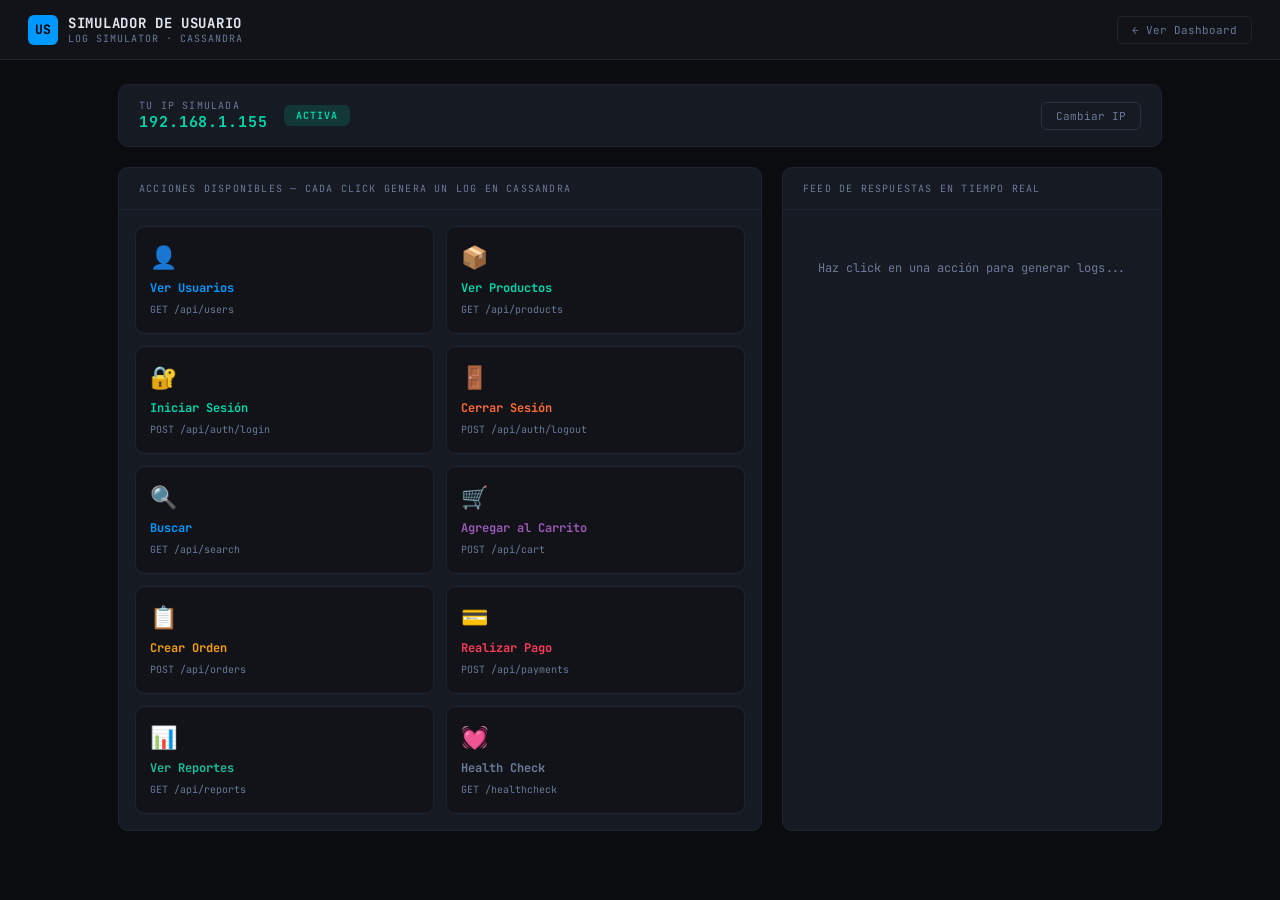
==== static/usuario.html @ d92beb20 "update v1.3" ====
<!DOCTYPE html>
<html lang="es">
<head>
  <meta charset="UTF-8" />
  <meta name="viewport" content="width=device-width, initial-scale=1.0" />
  <title>Log Simulator — Simulador de Usuario</title>
  <link rel="preconnect" href="https://fonts.googleapis.com" />
  <link href="https://fonts.googleapis.com/css2?family=JetBrains+Mono:wght@300;400;500;700&display=swap" rel="stylesheet" />
  <style>
    *, *::before, *::after { box-sizing: border-box; margin: 0; padding: 0; }

    :root {
      --bg:      #0a0c0f;
      --surface: #111318;
      --card:    #161a22;
      --border:  #1e2430;
      --border2: #2a3244;
      --accent:  #00d4aa;
      --accent2: #0099ff;
      --warn:    #ff6b35;
      --danger:  #ff3b5c;
      --success: #00d4aa;
      --text:    #e2e8f0;
      --muted:   #6b7a99;
      --mono:    'JetBrains Mono', monospace;
    }

    body {
      background: var(--bg);
      color: var(--text);
      font-family: var(--mono);
      font-size: 13px;
      min-height: 100vh;
    }

    header {
      display: flex;
      align-items: center;
      justify-content: space-between;
      padding: 14px 28px;
      border-bottom: 1px solid var(--border);
      background: var(--surface);
    }

    .logo { display: flex; align-items: center; gap: 10px; }
    .logo-icon {
      width: 30px; height: 30px;
      background: var(--accent2);
      border-radius: 6px;
      display: flex; align-items: center; justify-content: center;
      font-size: 13px; font-weight: 700; color: #000;
    }
    .logo-text { font-size: 14px; font-weight: 700; letter-spacing: 0.05em; }
    .logo-sub  { font-size: 10px; color: var(--muted); letter-spacing: 0.1em; text-transform: uppercase; }

    .nav-link {
      font-size: 11px; color: var(--muted);
      text-decoration: none; padding: 6px 14px;
      border: 1px solid var(--border); border-radius: 6px;
      transition: all 0.2s;
    }
    .nav-link:hover { color: var(--text); border-color: var(--border2); }

    main {
      max-width: 1100px;
      margin: 0 auto;
      padding: 24px 28px;
      display: grid;
      grid-template-columns: 1fr 380px;
      gap: 20px;
    }

    /* ── IP y estado ── */
    .ip-bar {
      grid-column: 1 / -1;
      background: var(--card);
      border: 1px solid var(--border);
      border-radius: 10px;
      padding: 14px 20px;
      display: flex;
      align-items: center;
      gap: 16px;
    }

    .ip-label { font-size: 10px; color: var(--muted); text-transform: uppercase; letter-spacing: 0.12em; }

    .ip-display {
      font-size: 15px; font-weight: 700;
      color: var(--accent);
      letter-spacing: 0.06em;
    }

    .ip-display.bloqueada { color: var(--danger); }

    .status-badge {
      padding: 4px 12px;
      border-radius: 6px;
      font-size: 10px;
      font-weight: 700;
      letter-spacing: 0.1em;
      text-transform: uppercase;
    }
    .status-activa   { background: rgba(0,212,170,0.15); color: var(--accent); }
    .status-bloqueada { background: rgba(255,59,92,0.15); color: var(--danger); }

    .ip-actions { margin-left: auto; display: flex; gap: 10px; }

    .btn-cambiar-ip {
      padding: 6px 14px;
      background: transparent;
      border: 1px solid var(--border2);
      border-radius: 6px;
      color: var(--muted);
      font-family: var(--mono);
      font-size: 11px;
      cursor: pointer;
      transition: all 0.2s;
    }
    .btn-cambiar-ip:hover { color: var(--text); border-color: var(--accent2); }

    /* ── Panel de acciones ── */
    .acciones-panel {
      background: var(--card);
      border: 1px solid var(--border);
      border-radius: 10px;
      overflow: hidden;
    }

    .panel-header {
      padding: 14px 20px;
      border-bottom: 1px solid var(--border);
      font-size: 10px;
      color: var(--muted);
      text-transform: uppercase;
      letter-spacing: 0.12em;
    }

    .acciones-grid {
      display: grid;
      grid-template-columns: 1fr 1fr;
      gap: 12px;
      padding: 16px;
    }

    .accion-btn {
      background: var(--surface);
      border: 1px solid var(--border);
      border-radius: 10px;
      padding: 16px 14px;
      cursor: pointer;
      transition: all 0.18s;
      text-align: left;
      font-family: var(--mono);
      color: var(--text);
      position: relative;
      overflow: hidden;
    }

    .accion-btn:hover:not(:disabled) {
      border-color: var(--btn-color, var(--accent));
      background: rgba(0,0,0,0.3);
      transform: translateY(-1px);
    }

    .accion-btn:active:not(:disabled) { transform: translateY(0); }

    .accion-btn:disabled {
      opacity: 0.4;
      cursor: not-allowed;
    }

    .accion-icon {
      font-size: 22px;
      margin-bottom: 8px;
      display: block;
    }

    .accion-nombre {
      font-size: 12px;
      font-weight: 700;
      color: var(--btn-color, var(--accent));
      display: block;
      margin-bottom: 3px;
    }

    .accion-endpoint {
      font-size: 10px;
      color: var(--muted);
    }

    .accion-btn::after {
      content: '';
      position: absolute;
      inset: 0;
      background: var(--btn-color, var(--accent));
      opacity: 0;
      transition: opacity 0.15s;
    }

    .accion-btn.flash::after { opacity: 0.06; }

    /* ── Feed de respuestas ── */
    .feed-panel {
      background: var(--card);
      border: 1px solid var(--border);
      border-radius: 10px;
      overflow: hidden;
      display: flex;
      flex-direction: column;
    }

    .feed-list {
      flex: 1;
      overflow-y: auto;
      max-height: 520px;
      padding: 10px 0;
    }

    .feed-item {
      padding: 10px 16px;
      border-bottom: 1px solid var(--border);
      animation: slideIn 0.25s ease;
    }

    .feed-item:last-child { border-bottom: none; }

    @keyframes slideIn {
      from { opacity: 0; transform: translateX(10px); }
      to   { opacity: 1; transform: translateX(0); }
    }

    .feed-item.bloqueado { background: rgba(255,59,92,0.05); }
    .feed-item.error5xx  { background: rgba(255,107,53,0.05); }

    .feed-row1 {
      display: flex;
      align-items: center;
      gap: 8px;
      margin-bottom: 3px;
    }

    .feed-ts { font-size: 10px; color: var(--muted); min-width: 58px; }

    .feed-metodo {
      font-size: 10px; font-weight: 700;
      padding: 1px 6px; border-radius: 3px;
    }
    .m-get    { background: rgba(0,153,255,0.15); color: var(--accent2); }
    .m-post   { background: rgba(0,212,170,0.15); color: var(--accent);  }
    .m-put    { background: rgba(255,107,53,0.15); color: var(--warn);   }
    .m-delete { background: rgba(255,59,92,0.15);  color: var(--danger); }

    .feed-endpoint { font-size: 11px; color: var(--text); }

    .feed-codigo {
      margin-left: auto;
      font-size: 11px; font-weight: 700;
    }
    .c-2xx { color: var(--accent);  }
    .c-4xx { color: var(--warn);    }
    .c-5xx { color: var(--danger);  }
    .c-block { color: var(--danger); }

    .feed-row2 { font-size: 10px; color: var(--muted); }

    .feed-empty {
      text-align: center;
      color: var(--muted);
      padding: 40px 20px;
      font-size: 12px;
    }

    /* ── Bloqueo overlay ── */
    .bloqueo-overlay {
      display: none;
      position: fixed;
      inset: 0;
      background: rgba(255,59,92,0.08);
      border: 2px solid var(--danger);
      z-index: 50;
      pointer-events: none;
      animation: parpadeo 1s ease-in-out infinite;
    }

    .bloqueo-overlay.visible { display: block; }

    @keyframes parpadeo {
      0%, 100% { opacity: 1; }
      50%       { opacity: 0.3; }
    }

    .bloqueo-banner {
      display: none;
      position: fixed;
      top: 70px; left: 50%; transform: translateX(-50%);
      background: var(--danger);
      color: #fff;
      padding: 12px 28px;
      border-radius: 8px;
      font-size: 13px;
      font-weight: 700;
      letter-spacing: 0.06em;
      z-index: 100;
      text-align: center;
    }

    .bloqueo-banner.visible { display: block; }
  </style>
</head>
<body>

<div class="bloqueo-overlay" id="overlay-bloqueo"></div>
<div class="bloqueo-banner" id="banner-bloqueo">
  ⛔ ACCESO DENEGADO — IP BLOQUEADA
</div>

<header>
  <div class="logo">
    <div class="logo-icon">US</div>
    <div>
      <div class="logo-text">SIMULADOR DE USUARIO</div>
      <div class="logo-sub">Log Simulator · Cassandra</div>
    </div>
  </div>
  <a href="/" class="nav-link">← Ver Dashboard</a>
</header>

<main>

  <!-- Barra de IP -->
  <div class="ip-bar">
    <div>
      <div class="ip-label">Tu IP simulada</div>
      <div class="ip-display" id="ip-display">192.168.1.100</div>
    </div>
    <div id="status-badge" class="status-badge status-activa">Activa</div>
    <div class="ip-actions">
      <button class="btn-cambiar-ip" onclick="cambiarIP()">Cambiar IP</button>
    </div>
  </div>

  <!-- Panel de acciones -->
  <div class="acciones-panel">
    <div class="panel-header">Acciones disponibles — cada click genera un log en Cassandra</div>
    <div class="acciones-grid" id="acciones-grid">

      <button class="accion-btn" style="--btn-color:#0099ff"
        onclick="hacerAccion('/api/users','GET',this)">
        <span class="accion-icon">👤</span>
        <span class="accion-nombre">Ver Usuarios</span>
        <span class="accion-endpoint">GET /api/users</span>
      </button>

      <button class="accion-btn" style="--btn-color:#00d4aa"
        onclick="hacerAccion('/api/products','GET',this)">
        <span class="accion-icon">📦</span>
        <span class="accion-nombre">Ver Productos</span>
        <span class="accion-endpoint">GET /api/products</span>
      </button>

      <button class="accion-btn" style="--btn-color:#00d4aa"
        onclick="hacerAccion('/api/auth/login','POST',this)">
        <span class="accion-icon">🔐</span>
        <span class="accion-nombre">Iniciar Sesión</span>
        <span class="accion-endpoint">POST /api/auth/login</span>
      </button>

      <button class="accion-btn" style="--btn-color:#ff6b35"
        onclick="hacerAccion('/api/auth/logout','POST',this)">
        <span class="accion-icon">🚪</span>
        <span class="accion-nombre">Cerrar Sesión</span>
        <span class="accion-endpoint">POST /api/auth/logout</span>
      </button>

      <button class="accion-btn" style="--btn-color:#0099ff"
        onclick="hacerAccion('/api/search','GET',this)">
        <span class="accion-icon">🔍</span>
        <span class="accion-nombre">Buscar</span>
        <span class="accion-endpoint">GET /api/search</span>
      </button>

      <button class="accion-btn" style="--btn-color:#9b59b6"
        onclick="hacerAccion('/api/cart','POST',this)">
        <span class="accion-icon">🛒</span>
        <span class="accion-nombre">Agregar al Carrito</span>
        <span class="accion-endpoint">POST /api/cart</span>
      </button>

      <button class="accion-btn" style="--btn-color:#f39c12"
        onclick="hacerAccion('/api/orders','POST',this)">
        <span class="accion-icon">📋</span>
        <span class="accion-nombre">Crear Orden</span>
        <span class="accion-endpoint">POST /api/orders</span>
      </button>

      <button class="accion-btn" style="--btn-color:#ff3b5c"
        onclick="hacerAccion('/api/payments','POST',this)">
        <span class="accion-icon">💳</span>
        <span class="accion-nombre">Realizar Pago</span>
        <span class="accion-endpoint">POST /api/payments</span>
      </button>

      <button class="accion-btn" style="--btn-color:#1abc9c"
        onclick="hacerAccion('/api/reports','GET',this)">
        <span class="accion-icon">📊</span>
        <span class="accion-nombre">Ver Reportes</span>
        <span class="accion-endpoint">GET /api/reports</span>
      </button>

      <button class="accion-btn" style="--btn-color:#6b7a99"
        onclick="hacerAccion('/healthcheck','GET',this)">
        <span class="accion-icon">💓</span>
        <span class="accion-nombre">Health Check</span>
        <span class="accion-endpoint">GET /healthcheck</span>
      </button>

    </div>
  </div>

  <!-- Feed de respuestas -->
  <div class="feed-panel">
    <div class="panel-header">Feed de respuestas en tiempo real</div>
    <div class="feed-list" id="feed-list">
      <div class="feed-empty" id="feed-empty">
        Haz click en una acción para generar logs...
      </div>
    </div>
  </div>

</main>

<script>
'use strict';

var ipActual   = '192.168.1.' + Math.floor(Math.random() * 200 + 10);
var bloqueada  = false;
var feedItems  = [];

document.getElementById('ip-display').textContent = ipActual;

function cambiarIP() {
  ipActual  = '192.168.1.' + Math.floor(Math.random() * 200 + 10);
  bloqueada = false;
  document.getElementById('ip-display').textContent  = ipActual;
  document.getElementById('ip-display').className    = 'ip-display';
  document.getElementById('status-badge').textContent = 'Activa';
  document.getElementById('status-badge').className  = 'status-badge status-activa';
  document.getElementById('overlay-bloqueo').classList.remove('visible');
  document.getElementById('banner-bloqueo').classList.remove('visible');
  // Rehabilitar botones
  document.querySelectorAll('.accion-btn').forEach(function(b) { b.disabled = false; });
  agregarFeedItem(null, null, null, null, 'IP cambiada a ' + ipActual, 'info');
}

function hacerAccion(endpoint, metodo, btn) {
  if (bloqueada) {
    mostrarBloqueada();
    return;
  }

  btn.classList.add('flash');
  setTimeout(function() { btn.classList.remove('flash'); }, 300);

  fetch('/accion', {
    method: 'POST',
    headers: { 'Content-Type': 'application/json' },
    body: JSON.stringify({ ip: ipActual, endpoint: endpoint, metodo: metodo })
  })
  .then(function(res) {
    if (res.status === 403) {
      return res.json().then(function(d) {
        marcarBloqueada();
        agregarFeedItem(metodo, endpoint, null, null, 'IP BLOQUEADA', 'bloqueado');
      });
    }
    return res.json().then(function(data) {
      var tipo = data.codigo >= 500 ? 'error5xx' : 'ok';
      agregarFeedItem(metodo, endpoint, data.codigo, data.latencia_ms, data.timestamp, tipo);
    });
  })
  .catch(function(err) {
    agregarFeedItem(metodo, endpoint, null, null, 'Error de red', 'error5xx');
  });
}

function agregarFeedItem(metodo, endpoint, codigo, latencia, extra, tipo) {
  var empty = document.getElementById('feed-empty');
  if (empty) empty.remove();

  var feed = document.getElementById('feed-list');
  var div  = document.createElement('div');
  div.className = 'feed-item ' + (tipo === 'bloqueado' ? 'bloqueado' : tipo === 'error5xx' ? 'error5xx' : '');

  var ahora = new Date();
  var ts    = [
    String(ahora.getHours()).padStart(2,'0'),
    String(ahora.getMinutes()).padStart(2,'0'),
    String(ahora.getSeconds()).padStart(2,'0')
  ].join(':');

  if (tipo === 'bloqueado') {
    div.innerHTML =
      '<div class="feed-row1">' +
        '<span class="feed-ts">' + ts + '</span>' +
        '<span class="feed-endpoint" style="color:var(--danger)">⛔ ' + (endpoint || '') + '</span>' +
        '<span class="feed-codigo c-block" style="margin-left:auto">403</span>' +
      '</div>' +
      '<div class="feed-row2">IP bloqueada — acceso denegado</div>';
  } else if (tipo === 'info') {
    div.innerHTML =
      '<div class="feed-row1">' +
        '<span class="feed-ts">' + ts + '</span>' +
        '<span class="feed-endpoint" style="color:var(--accent)">' + extra + '</span>' +
      '</div>';
  } else {
    var mClase   = 'm-' + (metodo || 'get').toLowerCase();
    var cClase   = codigo >= 500 ? 'c-5xx' : codigo >= 400 ? 'c-4xx' : 'c-2xx';
    div.innerHTML =
      '<div class="feed-row1">' +
        '<span class="feed-ts">' + ts + '</span>' +
        '<span class="feed-metodo ' + mClase + '">' + metodo + '</span>' +
        '<span class="feed-endpoint">' + endpoint + '</span>' +
        '<span class="feed-codigo ' + cClase + '">' + codigo + '</span>' +
      '</div>' +
      '<div class="feed-row2">' + latencia + ' ms · ' + ipActual + '</div>';
  }

  feed.insertBefore(div, feed.firstChild);

  // Limitar a 80 items
  var items = feed.querySelectorAll('.feed-item');
  if (items.length > 80) items[items.length - 1].remove();
}

function marcarBloqueada() {
  bloqueada = true;
  document.getElementById('ip-display').className    = 'ip-display bloqueada';
  document.getElementById('status-badge').textContent = 'Bloqueada';
  document.getElementById('status-badge').className  = 'status-badge status-bloqueada';
  document.getElementById('overlay-bloqueo').classList.add('visible');
  document.getElementById('banner-bloqueo').classList.add('visible');
  document.querySelectorAll('.accion-btn').forEach(function(b) { b.disabled = true; });
  setTimeout(function() {
    document.getElementById('banner-bloqueo').classList.remove('visible');
  }, 4000);
}

function mostrarBloqueada() {
  document.getElementById('banner-bloqueo').classList.add('visible');
  setTimeout(function() {
    document.getElementById('banner-bloqueo').classList.remove('visible');
  }, 2000);
}
</script>
</body>
</html>
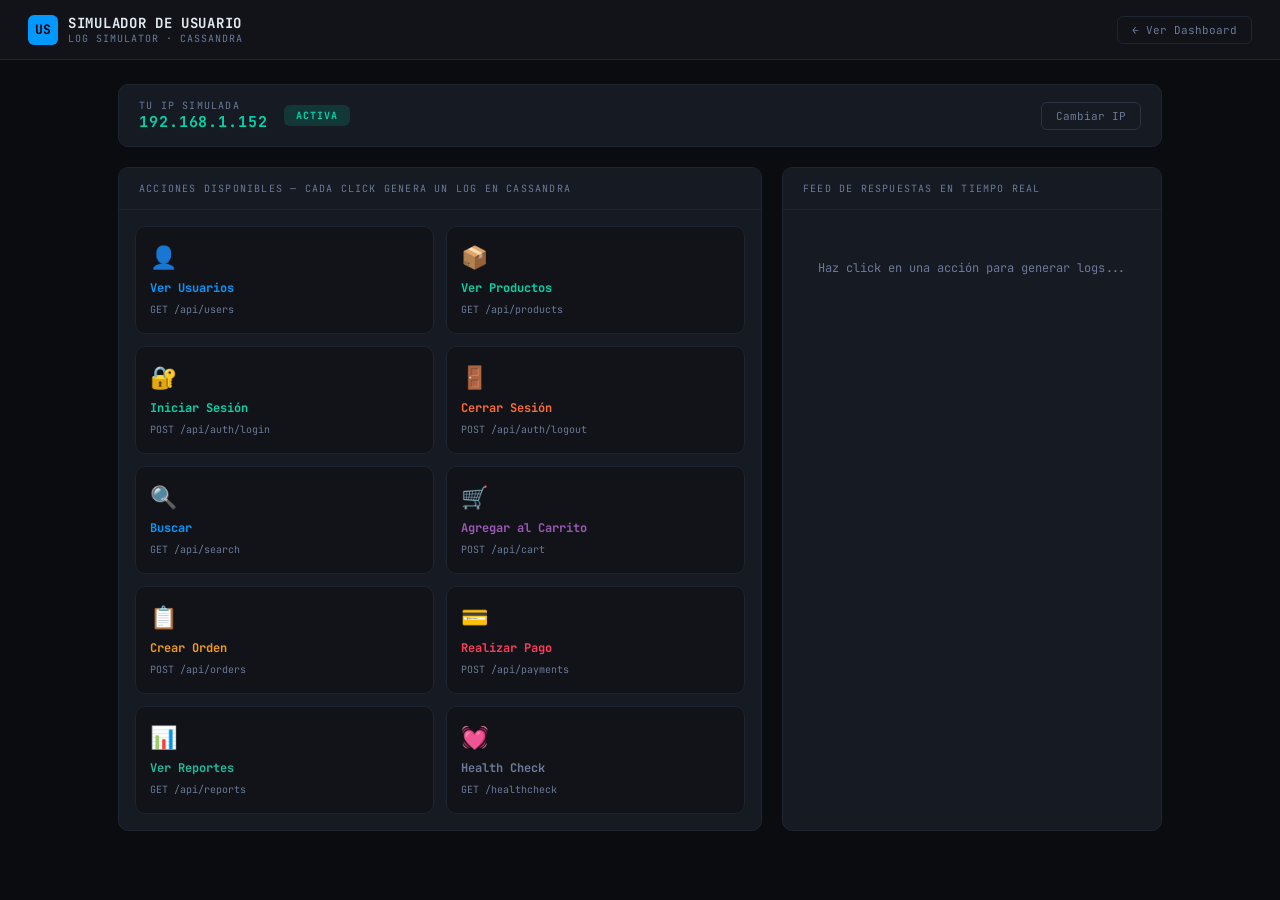
==== commit be0439e8: "update v1.5" ====
--- a/static/usuario.html
+++ b/static/usuario.html
@@ -1,556 +1,251 @@
 <!DOCTYPE html>
 <html lang="es">
+
 <head>
   <meta charset="UTF-8" />
   <meta name="viewport" content="width=device-width, initial-scale=1.0" />
   <title>Log Simulator — Simulador de Usuario</title>
   <link rel="preconnect" href="https://fonts.googleapis.com" />
-  <link href="https://fonts.googleapis.com/css2?family=JetBrains+Mono:wght@300;400;500;700&display=swap" rel="stylesheet" />
-  <style>
-    *, *::before, *::after { box-sizing: border-box; margin: 0; padding: 0; }
-
-    :root {
-      --bg:      #0a0c0f;
-      --surface: #111318;
-      --card:    #161a22;
-      --border:  #1e2430;
-      --border2: #2a3244;
-      --accent:  #00d4aa;
-      --accent2: #0099ff;
-      --warn:    #ff6b35;
-      --danger:  #ff3b5c;
-      --success: #00d4aa;
-      --text:    #e2e8f0;
-      --muted:   #6b7a99;
-      --mono:    'JetBrains Mono', monospace;
-    }
-
-    body {
-      background: var(--bg);
-      color: var(--text);
-      font-family: var(--mono);
-      font-size: 13px;
-      min-height: 100vh;
-    }
-
-    header {
-      display: flex;
-      align-items: center;
-      justify-content: space-between;
-      padding: 14px 28px;
-      border-bottom: 1px solid var(--border);
-      background: var(--surface);
-    }
-
-    .logo { display: flex; align-items: center; gap: 10px; }
-    .logo-icon {
-      width: 30px; height: 30px;
-      background: var(--accent2);
-      border-radius: 6px;
-      display: flex; align-items: center; justify-content: center;
-      font-size: 13px; font-weight: 700; color: #000;
-    }
-    .logo-text { font-size: 14px; font-weight: 700; letter-spacing: 0.05em; }
-    .logo-sub  { font-size: 10px; color: var(--muted); letter-spacing: 0.1em; text-transform: uppercase; }
-
-    .nav-link {
-      font-size: 11px; color: var(--muted);
-      text-decoration: none; padding: 6px 14px;
-      border: 1px solid var(--border); border-radius: 6px;
-      transition: all 0.2s;
-    }
-    .nav-link:hover { color: var(--text); border-color: var(--border2); }
-
-    main {
-      max-width: 1100px;
-      margin: 0 auto;
-      padding: 24px 28px;
-      display: grid;
-      grid-template-columns: 1fr 380px;
-      gap: 20px;
-    }
-
-    /* ── IP y estado ── */
-    .ip-bar {
-      grid-column: 1 / -1;
-      background: var(--card);
-      border: 1px solid var(--border);
-      border-radius: 10px;
-      padding: 14px 20px;
-      display: flex;
-      align-items: center;
-      gap: 16px;
-    }
-
-    .ip-label { font-size: 10px; color: var(--muted); text-transform: uppercase; letter-spacing: 0.12em; }
-
-    .ip-display {
-      font-size: 15px; font-weight: 700;
-      color: var(--accent);
-      letter-spacing: 0.06em;
-    }
-
-    .ip-display.bloqueada { color: var(--danger); }
-
-    .status-badge {
-      padding: 4px 12px;
-      border-radius: 6px;
-      font-size: 10px;
-      font-weight: 700;
-      letter-spacing: 0.1em;
-      text-transform: uppercase;
-    }
-    .status-activa   { background: rgba(0,212,170,0.15); color: var(--accent); }
-    .status-bloqueada { background: rgba(255,59,92,0.15); color: var(--danger); }
-
-    .ip-actions { margin-left: auto; display: flex; gap: 10px; }
-
-    .btn-cambiar-ip {
-      padding: 6px 14px;
-      background: transparent;
-      border: 1px solid var(--border2);
-      border-radius: 6px;
-      color: var(--muted);
-      font-family: var(--mono);
-      font-size: 11px;
-      cursor: pointer;
-      transition: all 0.2s;
-    }
-    .btn-cambiar-ip:hover { color: var(--text); border-color: var(--accent2); }
-
-    /* ── Panel de acciones ── */
-    .acciones-panel {
-      background: var(--card);
-      border: 1px solid var(--border);
-      border-radius: 10px;
-      overflow: hidden;
-    }
-
-    .panel-header {
-      padding: 14px 20px;
-      border-bottom: 1px solid var(--border);
-      font-size: 10px;
-      color: var(--muted);
-      text-transform: uppercase;
-      letter-spacing: 0.12em;
-    }
-
-    .acciones-grid {
-      display: grid;
-      grid-template-columns: 1fr 1fr;
-      gap: 12px;
-      padding: 16px;
-    }
-
-    .accion-btn {
-      background: var(--surface);
-      border: 1px solid var(--border);
-      border-radius: 10px;
-      padding: 16px 14px;
-      cursor: pointer;
-      transition: all 0.18s;
-      text-align: left;
-      font-family: var(--mono);
-      color: var(--text);
-      position: relative;
-      overflow: hidden;
-    }
-
-    .accion-btn:hover:not(:disabled) {
-      border-color: var(--btn-color, var(--accent));
-      background: rgba(0,0,0,0.3);
-      transform: translateY(-1px);
-    }
-
-    .accion-btn:active:not(:disabled) { transform: translateY(0); }
-
-    .accion-btn:disabled {
-      opacity: 0.4;
-      cursor: not-allowed;
-    }
-
-    .accion-icon {
-      font-size: 22px;
-      margin-bottom: 8px;
-      display: block;
-    }
-
-    .accion-nombre {
-      font-size: 12px;
-      font-weight: 700;
-      color: var(--btn-color, var(--accent));
-      display: block;
-      margin-bottom: 3px;
-    }
-
-    .accion-endpoint {
-      font-size: 10px;
-      color: var(--muted);
-    }
-
-    .accion-btn::after {
-      content: '';
-      position: absolute;
-      inset: 0;
-      background: var(--btn-color, var(--accent));
-      opacity: 0;
-      transition: opacity 0.15s;
-    }
-
-    .accion-btn.flash::after { opacity: 0.06; }
-
-    /* ── Feed de respuestas ── */
-    .feed-panel {
-      background: var(--card);
-      border: 1px solid var(--border);
-      border-radius: 10px;
-      overflow: hidden;
-      display: flex;
-      flex-direction: column;
-    }
-
-    .feed-list {
-      flex: 1;
-      overflow-y: auto;
-      max-height: 520px;
-      padding: 10px 0;
-    }
-
-    .feed-item {
-      padding: 10px 16px;
-      border-bottom: 1px solid var(--border);
-      animation: slideIn 0.25s ease;
-    }
-
-    .feed-item:last-child { border-bottom: none; }
-
-    @keyframes slideIn {
-      from { opacity: 0; transform: translateX(10px); }
-      to   { opacity: 1; transform: translateX(0); }
-    }
-
-    .feed-item.bloqueado { background: rgba(255,59,92,0.05); }
-    .feed-item.error5xx  { background: rgba(255,107,53,0.05); }
-
-    .feed-row1 {
-      display: flex;
-      align-items: center;
-      gap: 8px;
-      margin-bottom: 3px;
-    }
-
-    .feed-ts { font-size: 10px; color: var(--muted); min-width: 58px; }
-
-    .feed-metodo {
-      font-size: 10px; font-weight: 700;
-      padding: 1px 6px; border-radius: 3px;
-    }
-    .m-get    { background: rgba(0,153,255,0.15); color: var(--accent2); }
-    .m-post   { background: rgba(0,212,170,0.15); color: var(--accent);  }
-    .m-put    { background: rgba(255,107,53,0.15); color: var(--warn);   }
-    .m-delete { background: rgba(255,59,92,0.15);  color: var(--danger); }
-
-    .feed-endpoint { font-size: 11px; color: var(--text); }
-
-    .feed-codigo {
-      margin-left: auto;
-      font-size: 11px; font-weight: 700;
-    }
-    .c-2xx { color: var(--accent);  }
-    .c-4xx { color: var(--warn);    }
-    .c-5xx { color: var(--danger);  }
-    .c-block { color: var(--danger); }
-
-    .feed-row2 { font-size: 10px; color: var(--muted); }
-
-    .feed-empty {
-      text-align: center;
-      color: var(--muted);
-      padding: 40px 20px;
-      font-size: 12px;
-    }
-
-    /* ── Bloqueo overlay ── */
-    .bloqueo-overlay {
-      display: none;
-      position: fixed;
-      inset: 0;
-      background: rgba(255,59,92,0.08);
-      border: 2px solid var(--danger);
-      z-index: 50;
-      pointer-events: none;
-      animation: parpadeo 1s ease-in-out infinite;
-    }
-
-    .bloqueo-overlay.visible { display: block; }
-
-    @keyframes parpadeo {
-      0%, 100% { opacity: 1; }
-      50%       { opacity: 0.3; }
-    }
-
-    .bloqueo-banner {
-      display: none;
-      position: fixed;
-      top: 70px; left: 50%; transform: translateX(-50%);
-      background: var(--danger);
-      color: #fff;
-      padding: 12px 28px;
-      border-radius: 8px;
-      font-size: 13px;
-      font-weight: 700;
-      letter-spacing: 0.06em;
-      z-index: 100;
-      text-align: center;
-    }
-
-    .bloqueo-banner.visible { display: block; }
-  </style>
+  <link href="https://fonts.googleapis.com/css2?family=JetBrains+Mono:wght@300;400;500;700&display=swap"
+    rel="stylesheet" />
+  <link rel="stylesheet" href="/static/usuario_style.css">
 </head>
+
 <body>
 
-<div class="bloqueo-overlay" id="overlay-bloqueo"></div>
-<div class="bloqueo-banner" id="banner-bloqueo">
-  ⛔ ACCESO DENEGADO — IP BLOQUEADA
-</div>
-
-<header>
-  <div class="logo">
-    <div class="logo-icon">US</div>
-    <div>
-      <div class="logo-text">SIMULADOR DE USUARIO</div>
-      <div class="logo-sub">Log Simulator · Cassandra</div>
-    </div>
+  <div class="bloqueo-overlay" id="overlay-bloqueo"></div>
+  <div class="bloqueo-banner" id="banner-bloqueo">
+    ACCESO DENEGADO — IP BLOQUEADA
   </div>
-  <a href="/" class="nav-link">← Ver Dashboard</a>
-</header>
-
-<main>
-
-  <!-- Barra de IP -->
-  <div class="ip-bar">
-    <div>
-      <div class="ip-label">Tu IP simulada</div>
-      <div class="ip-display" id="ip-display">192.168.1.100</div>
-    </div>
-    <div id="status-badge" class="status-badge status-activa">Activa</div>
-    <div class="ip-actions">
-      <button class="btn-cambiar-ip" onclick="cambiarIP()">Cambiar IP</button>
-    </div>
-  </div>
-
-  <!-- Panel de acciones -->
-  <div class="acciones-panel">
-    <div class="panel-header">Acciones disponibles — cada click genera un log en Cassandra</div>
-    <div class="acciones-grid" id="acciones-grid">
-
-      <button class="accion-btn" style="--btn-color:#0099ff"
-        onclick="hacerAccion('/api/users','GET',this)">
-        <span class="accion-icon">👤</span>
-        <span class="accion-nombre">Ver Usuarios</span>
-        <span class="accion-endpoint">GET /api/users</span>
-      </button>
-
-      <button class="accion-btn" style="--btn-color:#00d4aa"
-        onclick="hacerAccion('/api/products','GET',this)">
-        <span class="accion-icon">📦</span>
-        <span class="accion-nombre">Ver Productos</span>
-        <span class="accion-endpoint">GET /api/products</span>
-      </button>
-
-      <button class="accion-btn" style="--btn-color:#00d4aa"
-        onclick="hacerAccion('/api/auth/login','POST',this)">
-        <span class="accion-icon">🔐</span>
-        <span class="accion-nombre">Iniciar Sesión</span>
-        <span class="accion-endpoint">POST /api/auth/login</span>
-      </button>
-
-      <button class="accion-btn" style="--btn-color:#ff6b35"
-        onclick="hacerAccion('/api/auth/logout','POST',this)">
-        <span class="accion-icon">🚪</span>
-        <span class="accion-nombre">Cerrar Sesión</span>
-        <span class="accion-endpoint">POST /api/auth/logout</span>
-      </button>
-
-      <button class="accion-btn" style="--btn-color:#0099ff"
-        onclick="hacerAccion('/api/search','GET',this)">
-        <span class="accion-icon">🔍</span>
-        <span class="accion-nombre">Buscar</span>
-        <span class="accion-endpoint">GET /api/search</span>
-      </button>
-
-      <button class="accion-btn" style="--btn-color:#9b59b6"
-        onclick="hacerAccion('/api/cart','POST',this)">
-        <span class="accion-icon">🛒</span>
-        <span class="accion-nombre">Agregar al Carrito</span>
-        <span class="accion-endpoint">POST /api/cart</span>
-      </button>
-
-      <button class="accion-btn" style="--btn-color:#f39c12"
-        onclick="hacerAccion('/api/orders','POST',this)">
-        <span class="accion-icon">📋</span>
-        <span class="accion-nombre">Crear Orden</span>
-        <span class="accion-endpoint">POST /api/orders</span>
-      </button>
-
-      <button class="accion-btn" style="--btn-color:#ff3b5c"
-        onclick="hacerAccion('/api/payments','POST',this)">
-        <span class="accion-icon">💳</span>
-        <span class="accion-nombre">Realizar Pago</span>
-        <span class="accion-endpoint">POST /api/payments</span>
-      </button>
-
-      <button class="accion-btn" style="--btn-color:#1abc9c"
-        onclick="hacerAccion('/api/reports','GET',this)">
-        <span class="accion-icon">📊</span>
-        <span class="accion-nombre">Ver Reportes</span>
-        <span class="accion-endpoint">GET /api/reports</span>
-      </button>
-
-      <button class="accion-btn" style="--btn-color:#6b7a99"
-        onclick="hacerAccion('/healthcheck','GET',this)">
-        <span class="accion-icon">💓</span>
-        <span class="accion-nombre">Health Check</span>
-        <span class="accion-endpoint">GET /healthcheck</span>
-      </button>
-
-    </div>
-  </div>
-
-  <!-- Feed de respuestas -->
-  <div class="feed-panel">
-    <div class="panel-header">Feed de respuestas en tiempo real</div>
-    <div class="feed-list" id="feed-list">
-      <div class="feed-empty" id="feed-empty">
-        Haz click en una acción para generar logs...
-      </div>
-    </div>
-  </div>
-
-</main>
-
-<script>
-'use strict';
-
-var ipActual   = '192.168.1.' + Math.floor(Math.random() * 200 + 10);
-var bloqueada  = false;
-var feedItems  = [];
-
-document.getElementById('ip-display').textContent = ipActual;
-
-function cambiarIP() {
-  ipActual  = '192.168.1.' + Math.floor(Math.random() * 200 + 10);
-  bloqueada = false;
-  document.getElementById('ip-display').textContent  = ipActual;
-  document.getElementById('ip-display').className    = 'ip-display';
-  document.getElementById('status-badge').textContent = 'Activa';
-  document.getElementById('status-badge').className  = 'status-badge status-activa';
-  document.getElementById('overlay-bloqueo').classList.remove('visible');
-  document.getElementById('banner-bloqueo').classList.remove('visible');
-  // Rehabilitar botones
-  document.querySelectorAll('.accion-btn').forEach(function(b) { b.disabled = false; });
-  agregarFeedItem(null, null, null, null, 'IP cambiada a ' + ipActual, 'info');
-}
-
-function hacerAccion(endpoint, metodo, btn) {
-  if (bloqueada) {
-    mostrarBloqueada();
-    return;
-  }
-
-  btn.classList.add('flash');
-  setTimeout(function() { btn.classList.remove('flash'); }, 300);
-
-  fetch('/accion', {
-    method: 'POST',
-    headers: { 'Content-Type': 'application/json' },
-    body: JSON.stringify({ ip: ipActual, endpoint: endpoint, metodo: metodo })
-  })
-  .then(function(res) {
-    if (res.status === 403) {
-      return res.json().then(function(d) {
-        marcarBloqueada();
-        agregarFeedItem(metodo, endpoint, null, null, 'IP BLOQUEADA', 'bloqueado');
-      });
-    }
-    return res.json().then(function(data) {
-      var tipo = data.codigo >= 500 ? 'error5xx' : 'ok';
-      agregarFeedItem(metodo, endpoint, data.codigo, data.latencia_ms, data.timestamp, tipo);
-    });
-  })
-  .catch(function(err) {
-    agregarFeedItem(metodo, endpoint, null, null, 'Error de red', 'error5xx');
-  });
-}
-
-function agregarFeedItem(metodo, endpoint, codigo, latencia, extra, tipo) {
-  var empty = document.getElementById('feed-empty');
-  if (empty) empty.remove();
-
-  var feed = document.getElementById('feed-list');
-  var div  = document.createElement('div');
-  div.className = 'feed-item ' + (tipo === 'bloqueado' ? 'bloqueado' : tipo === 'error5xx' ? 'error5xx' : '');
-
-  var ahora = new Date();
-  var ts    = [
-    String(ahora.getHours()).padStart(2,'0'),
-    String(ahora.getMinutes()).padStart(2,'0'),
-    String(ahora.getSeconds()).padStart(2,'0')
-  ].join(':');
-
-  if (tipo === 'bloqueado') {
-    div.innerHTML =
-      '<div class="feed-row1">' +
-        '<span class="feed-ts">' + ts + '</span>' +
-        '<span class="feed-endpoint" style="color:var(--danger)">⛔ ' + (endpoint || '') + '</span>' +
-        '<span class="feed-codigo c-block" style="margin-left:auto">403</span>' +
-      '</div>' +
-      '<div class="feed-row2">IP bloqueada — acceso denegado</div>';
-  } else if (tipo === 'info') {
-    div.innerHTML =
-      '<div class="feed-row1">' +
-        '<span class="feed-ts">' + ts + '</span>' +
-        '<span class="feed-endpoint" style="color:var(--accent)">' + extra + '</span>' +
-      '</div>';
-  } else {
-    var mClase   = 'm-' + (metodo || 'get').toLowerCase();
-    var cClase   = codigo >= 500 ? 'c-5xx' : codigo >= 400 ? 'c-4xx' : 'c-2xx';
-    div.innerHTML =
-      '<div class="feed-row1">' +
-        '<span class="feed-ts">' + ts + '</span>' +
-        '<span class="feed-metodo ' + mClase + '">' + metodo + '</span>' +
-        '<span class="feed-endpoint">' + endpoint + '</span>' +
-        '<span class="feed-codigo ' + cClase + '">' + codigo + '</span>' +
-      '</div>' +
-      '<div class="feed-row2">' + latencia + ' ms · ' + ipActual + '</div>';
-  }
-
-  feed.insertBefore(div, feed.firstChild);
-
-  // Limitar a 80 items
-  var items = feed.querySelectorAll('.feed-item');
-  if (items.length > 80) items[items.length - 1].remove();
-}
-
-function marcarBloqueada() {
-  bloqueada = true;
-  document.getElementById('ip-display').className    = 'ip-display bloqueada';
-  document.getElementById('status-badge').textContent = 'Bloqueada';
-  document.getElementById('status-badge').className  = 'status-badge status-bloqueada';
-  document.getElementById('overlay-bloqueo').classList.add('visible');
-  document.getElementById('banner-bloqueo').classList.add('visible');
-  document.querySelectorAll('.accion-btn').forEach(function(b) { b.disabled = true; });
-  setTimeout(function() {
-    document.getElementById('banner-bloqueo').classList.remove('visible');
-  }, 4000);
-}
-
-function mostrarBloqueada() {
-  document.getElementById('banner-bloqueo').classList.add('visible');
-  setTimeout(function() {
-    document.getElementById('banner-bloqueo').classList.remove('visible');
-  }, 2000);
-}
-</script>
+
+  <header>
+    <div class="logo">
+      <div class="logo-icon">US</div>
+      <div>
+        <div class="logo-text">SIMULADOR DE USUARIO</div>
+        <div class="logo-sub">Log Simulator · Cassandra</div>
+      </div>
+    </div>
+    <a href="/" class="nav-link">← Ver Dashboard</a>
+  </header>
+
+  <main>
+
+    <!-- Barra de IP -->
+    <div class="ip-bar">
+      <div>
+        <div class="ip-label">Tu IP simulada</div>
+        <div class="ip-display" id="ip-display">192.168.1.100</div>
+      </div>
+      <div id="status-badge" class="status-badge status-activa">Activa</div>
+      <div class="ip-actions">
+        <button class="btn-cambiar-ip" onclick="cambiarIP()">Cambiar IP</button>
+      </div>
+    </div>
+
+    <!-- Panel de acciones -->
+    <div class="acciones-panel">
+      <div class="panel-header">Acciones disponibles — cada click genera un log en Cassandra</div>
+      <div class="acciones-grid" id="acciones-grid">
+
+        <button class="accion-btn" style="--btn-color:#0099ff" onclick="hacerAccion('/api/users','GET',this)">
+          <span class="accion-icon">👤</span>
+          <span class="accion-nombre">Ver Usuarios</span>
+          <span class="accion-endpoint">GET /api/users</span>
+        </button>
+
+        <button class="accion-btn" style="--btn-color:#00d4aa" onclick="hacerAccion('/api/products','GET',this)">
+          <span class="accion-icon">📦</span>
+          <span class="accion-nombre">Ver Productos</span>
+          <span class="accion-endpoint">GET /api/products</span>
+        </button>
+
+        <button class="accion-btn" style="--btn-color:#00d4aa" onclick="hacerAccion('/api/auth/login','POST',this)">
+          <span class="accion-icon">🔐</span>
+          <span class="accion-nombre">Iniciar Sesión</span>
+          <span class="accion-endpoint">POST /api/auth/login</span>
+        </button>
+
+        <button class="accion-btn" style="--btn-color:#ff6b35" onclick="hacerAccion('/api/auth/logout','POST',this)">
+          <span class="accion-icon">🚪</span>
+          <span class="accion-nombre">Cerrar Sesión</span>
+          <span class="accion-endpoint">POST /api/auth/logout</span>
+        </button>
+
+        <button class="accion-btn" style="--btn-color:#0099ff" onclick="hacerAccion('/api/search','GET',this)">
+          <span class="accion-icon">🔍</span>
+          <span class="accion-nombre">Buscar</span>
+          <span class="accion-endpoint">GET /api/search</span>
+        </button>
+
+        <button class="accion-btn" style="--btn-color:#9b59b6" onclick="hacerAccion('/api/cart','POST',this)">
+          <span class="accion-icon">🛒</span>
+          <span class="accion-nombre">Agregar al Carrito</span>
+          <span class="accion-endpoint">POST /api/cart</span>
+        </button>
+
+        <button class="accion-btn" style="--btn-color:#f39c12" onclick="hacerAccion('/api/orders','POST',this)">
+          <span class="accion-icon">📋</span>
+          <span class="accion-nombre">Crear Orden</span>
+          <span class="accion-endpoint">POST /api/orders</span>
+        </button>
+
+        <button class="accion-btn" style="--btn-color:#ff3b5c" onclick="hacerAccion('/api/payments','POST',this)">
+          <span class="accion-icon">💳</span>
+          <span class="accion-nombre">Realizar Pago</span>
+          <span class="accion-endpoint">POST /api/payments</span>
+        </button>
+
+        <button class="accion-btn" style="--btn-color:#1abc9c" onclick="hacerAccion('/api/reports','GET',this)">
+          <span class="accion-icon">📊</span>
+          <span class="accion-nombre">Ver Reportes</span>
+          <span class="accion-endpoint">GET /api/reports</span>
+        </button>
+
+        <button class="accion-btn" style="--btn-color:#6b7a99" onclick="hacerAccion('/healthcheck','GET',this)">
+          <span class="accion-icon">💓</span>
+          <span class="accion-nombre">Health Check</span>
+          <span class="accion-endpoint">GET /healthcheck</span>
+        </button>
+
+      </div>
+    </div>
+
+    <!-- Feed de respuestas -->
+    <div class="feed-panel">
+      <div class="panel-header">Feed de respuestas en tiempo real</div>
+      <div class="feed-list" id="feed-list">
+        <div class="feed-empty" id="feed-empty">
+          Haz click en una acción para generar logs...
+        </div>
+      </div>
+    </div>
+
+  </main>
+
+  <script>
+    'use strict';
+
+    var ipActual = '192.168.1.' + Math.floor(Math.random() * 200 + 10);
+    var bloqueada = false;
+    var feedItems = [];
+
+    document.getElementById('ip-display').textContent = ipActual;
+
+    function cambiarIP() {
+      ipActual = '192.168.1.' + Math.floor(Math.random() * 200 + 10);
+      bloqueada = false;
+      document.getElementById('ip-display').textContent = ipActual;
+      document.getElementById('ip-display').className = 'ip-display';
+      document.getElementById('status-badge').textContent = 'Activa';
+      document.getElementById('status-badge').className = 'status-badge status-activa';
+      document.getElementById('overlay-bloqueo').classList.remove('visible');
+      document.getElementById('banner-bloqueo').classList.remove('visible');
+      // Rehabilitar botones
+      document.querySelectorAll('.accion-btn').forEach(function (b) { b.disabled = false; });
+      agregarFeedItem(null, null, null, null, 'IP cambiada a ' + ipActual, 'info');
+    }
+
+    function hacerAccion(endpoint, metodo, btn) {
+      if (bloqueada) {
+        mostrarBloqueada();
+        return;
+      }
+
+      btn.classList.add('flash');
+      setTimeout(function () { btn.classList.remove('flash'); }, 300);
+
+      fetch('/accion', {
+        method: 'POST',
+        headers: { 'Content-Type': 'application/json' },
+        body: JSON.stringify({ ip: ipActual, endpoint: endpoint, metodo: metodo })
+      })
+        .then(function (res) {
+          if (res.status === 403) {
+            return res.json().then(function (d) {
+              marcarBloqueada();
+              agregarFeedItem(metodo, endpoint, null, null, 'IP BLOQUEADA', 'bloqueado');
+            });
+          }
+          return res.json().then(function (data) {
+            var tipo = data.codigo >= 500 ? 'error5xx' : 'ok';
+            agregarFeedItem(metodo, endpoint, data.codigo, data.latencia_ms, data.timestamp, tipo);
+          });
+        })
+        .catch(function (err) {
+          agregarFeedItem(metodo, endpoint, null, null, 'Error de red', 'error5xx');
+        });
+    }
+
+    function agregarFeedItem(metodo, endpoint, codigo, latencia, extra, tipo) {
+      var empty = document.getElementById('feed-empty');
+      if (empty) empty.remove();
+
+      var feed = document.getElementById('feed-list');
+      var div = document.createElement('div');
+      div.className = 'feed-item ' + (tipo === 'bloqueado' ? 'bloqueado' : tipo === 'error5xx' ? 'error5xx' : '');
+
+      var ahora = new Date();
+      var ts = [
+        String(ahora.getHours()).padStart(2, '0'),
+        String(ahora.getMinutes()).padStart(2, '0'),
+        String(ahora.getSeconds()).padStart(2, '0')
+      ].join(':');
+
+      if (tipo === 'bloqueado') {
+        div.innerHTML =
+          '<div class="feed-row1">' +
+          '<span class="feed-ts">' + ts + '</span>' +
+          '<span class="feed-endpoint" style="color:var(--danger)">⛔ ' + (endpoint || '') + '</span>' +
+          '<span class="feed-codigo c-block" style="margin-left:auto">403</span>' +
+          '</div>' +
+          '<div class="feed-row2">IP bloqueada — acceso denegado</div>';
+      } else if (tipo === 'info') {
+        div.innerHTML =
+          '<div class="feed-row1">' +
+          '<span class="feed-ts">' + ts + '</span>' +
+          '<span class="feed-endpoint" style="color:var(--accent)">' + extra + '</span>' +
+          '</div>';
+      } else {
+        var mClase = 'm-' + (metodo || 'get').toLowerCase();
+        var cClase = codigo >= 500 ? 'c-5xx' : codigo >= 400 ? 'c-4xx' : 'c-2xx';
+        div.innerHTML =
+          '<div class="feed-row1">' +
+          '<span class="feed-ts">' + ts + '</span>' +
+          '<span class="feed-metodo ' + mClase + '">' + metodo + '</span>' +
+          '<span class="feed-endpoint">' + endpoint + '</span>' +
+          '<span class="feed-codigo ' + cClase + '">' + codigo + '</span>' +
+          '</div>' +
+          '<div class="feed-row2">' + latencia + ' ms · ' + ipActual + '</div>';
+      }
+
+      feed.insertBefore(div, feed.firstChild);
+
+      // Limitar a 80 items
+      var items = feed.querySelectorAll('.feed-item');
+      if (items.length > 80) items[items.length - 1].remove();
+    }
+
+    function marcarBloqueada() {
+      bloqueada = true;
+      document.getElementById('ip-display').className = 'ip-display bloqueada';
+      document.getElementById('status-badge').textContent = 'Bloqueada';
+      document.getElementById('status-badge').className = 'status-badge status-bloqueada';
+      document.getElementById('overlay-bloqueo').classList.add('visible');
+      document.getElementById('banner-bloqueo').classList.add('visible');
+      document.querySelectorAll('.accion-btn').forEach(function (b) { b.disabled = true; });
+      setTimeout(function () {
+        document.getElementById('banner-bloqueo').classList.remove('visible');
+      }, 4000);
+    }
+
+    function mostrarBloqueada() {
+      document.getElementById('banner-bloqueo').classList.add('visible');
+      setTimeout(function () {
+        document.getElementById('banner-bloqueo').classList.remove('visible');
+      }, 2000);
+    }
+  </script>
 </body>
-</html>
+
+</html>
--- a/static/usuario_style.css
+++ b/static/usuario_style.css
@@ -0,0 +1,298 @@
+*, *::before, *::after { box-sizing: border-box; margin: 0; padding: 0; }
+
+:root {
+    --bg:      #0a0c0f;
+    --surface: #111318;
+    --card:    #161a22;
+    --border:  #1e2430;
+    --border2: #2a3244;
+    --accent:  #00d4aa;
+    --accent2: #0099ff;
+    --warn:    #ff6b35;
+    --danger:  #ff3b5c;
+    --success: #00d4aa;
+    --text:    #e2e8f0;
+    --muted:   #6b7a99;
+    --mono:    'JetBrains Mono', monospace;
+}
+
+body {
+    background: var(--bg);
+    color: var(--text);
+    font-family: var(--mono);
+    font-size: 13px;
+    min-height: 100vh;
+}
+
+header {
+    display: flex;
+    align-items: center;
+    justify-content: space-between;
+    padding: 14px 28px;
+    border-bottom: 1px solid var(--border);
+    background: var(--surface);
+}
+
+.logo { display: flex; align-items: center; gap: 10px; }
+.logo-icon {
+    width: 30px; height: 30px;
+    background: var(--accent2);
+    border-radius: 6px;
+    display: flex; align-items: center; justify-content: center;
+    font-size: 13px; font-weight: 700; color: #000;
+}
+.logo-text { font-size: 14px; font-weight: 700; letter-spacing: 0.05em; }
+.logo-sub  { font-size: 10px; color: var(--muted); letter-spacing: 0.1em; text-transform: uppercase; }
+
+.nav-link {
+    font-size: 11px; color: var(--muted);
+    text-decoration: none; padding: 6px 14px;
+    border: 1px solid var(--border); border-radius: 6px;
+    transition: all 0.2s;
+}
+.nav-link:hover { color: var(--text); border-color: var(--border2); }
+
+main {
+    max-width: 1100px;
+    margin: 0 auto;
+    padding: 24px 28px;
+    display: grid;
+    grid-template-columns: 1fr 380px;
+    gap: 20px;
+}
+
+/* ── IP y estado ── */
+.ip-bar {
+    grid-column: 1 / -1;
+    background: var(--card);
+    border: 1px solid var(--border);
+    border-radius: 10px;
+    padding: 14px 20px;
+    display: flex;
+    align-items: center;
+    gap: 16px;
+}
+
+.ip-label { font-size: 10px; color: var(--muted); text-transform: uppercase; letter-spacing: 0.12em; }
+
+.ip-display {
+    font-size: 15px; font-weight: 700;
+    color: var(--accent);
+    letter-spacing: 0.06em;
+}
+
+.ip-display.bloqueada { color: var(--danger); }
+
+.status-badge {
+    padding: 4px 12px;
+    border-radius: 6px;
+    font-size: 10px;
+    font-weight: 700;
+    letter-spacing: 0.1em;
+    text-transform: uppercase;
+}
+.status-activa   { background: rgba(0,212,170,0.15); color: var(--accent); }
+.status-bloqueada { background: rgba(255,59,92,0.15); color: var(--danger); }
+
+.ip-actions { margin-left: auto; display: flex; gap: 10px; }
+
+.btn-cambiar-ip {
+    padding: 6px 14px;
+    background: transparent;
+    border: 1px solid var(--border2);
+    border-radius: 6px;
+    color: var(--muted);
+    font-family: var(--mono);
+    font-size: 11px;
+    cursor: pointer;
+    transition: all 0.2s;
+}
+.btn-cambiar-ip:hover { color: var(--text); border-color: var(--accent2); }
+
+/* ── Panel de acciones ── */
+.acciones-panel {
+    background: var(--card);
+    border: 1px solid var(--border);
+    border-radius: 10px;
+    overflow: hidden;
+}
+
+.panel-header {
+    padding: 14px 20px;
+    border-bottom: 1px solid var(--border);
+    font-size: 10px;
+    color: var(--muted);
+    text-transform: uppercase;
+    letter-spacing: 0.12em;
+}
+
+.acciones-grid {
+    display: grid;
+    grid-template-columns: 1fr 1fr;
+    gap: 12px;
+    padding: 16px;
+}
+
+.accion-btn {
+    background: var(--surface);
+    border: 1px solid var(--border);
+    border-radius: 10px;
+    padding: 16px 14px;
+    cursor: pointer;
+    transition: all 0.18s;
+    text-align: left;
+    font-family: var(--mono);
+    color: var(--text);
+    position: relative;
+    overflow: hidden;
+}
+
+.accion-btn:hover:not(:disabled) {
+    border-color: var(--btn-color, var(--accent));
+    background: rgba(0,0,0,0.3);
+    transform: translateY(-1px);
+}
+
+.accion-btn:active:not(:disabled) { transform: translateY(0); }
+
+.accion-btn:disabled {
+    opacity: 0.4;
+    cursor: not-allowed;
+}
+
+.accion-icon {
+    font-size: 22px;
+    margin-bottom: 8px;
+    display: block;
+}
+
+.accion-nombre {
+    font-size: 12px;
+    font-weight: 700;
+    color: var(--btn-color, var(--accent));
+    display: block;
+    margin-bottom: 3px;
+}
+
+.accion-endpoint {
+    font-size: 10px;
+    color: var(--muted);
+}
+
+.accion-btn::after {
+    content: '';
+    position: absolute;
+    inset: 0;
+    background: var(--btn-color, var(--accent));
+    opacity: 0;
+    transition: opacity 0.15s;
+}
+
+.accion-btn.flash::after { opacity: 0.06; }
+
+/* ── Feed de respuestas ── */
+.feed-panel {
+    background: var(--card);
+    border: 1px solid var(--border);
+    border-radius: 10px;
+    overflow: hidden;
+    display: flex;
+    flex-direction: column;
+}
+
+.feed-list {
+    flex: 1;
+    overflow-y: auto;
+    max-height: 520px;
+    padding: 10px 0;
+}
+
+.feed-item {
+    padding: 10px 16px;
+    border-bottom: 1px solid var(--border);
+    animation: slideIn 0.25s ease;
+}
+
+.feed-item:last-child { border-bottom: none; }
+
+@keyframes slideIn {
+    from { opacity: 0; transform: translateX(10px); }
+    to   { opacity: 1; transform: translateX(0); }
+}
+
+.feed-item.bloqueado { background: rgba(255,59,92,0.05); }
+.feed-item.error5xx  { background: rgba(255,107,53,0.05); }
+
+.feed-row1 {
+    display: flex;
+    align-items: center;
+    gap: 8px;
+    margin-bottom: 3px;
+}
+
+.feed-ts { font-size: 10px; color: var(--muted); min-width: 58px; }
+
+.feed-metodo {
+    font-size: 10px; font-weight: 700;
+    padding: 1px 6px; border-radius: 3px;
+}
+.m-get    { background: rgba(0,153,255,0.15); color: var(--accent2); }
+.m-post   { background: rgba(0,212,170,0.15); color: var(--accent);  }
+.m-put    { background: rgba(255,107,53,0.15); color: var(--warn);   }
+.m-delete { background: rgba(255,59,92,0.15);  color: var(--danger); }
+
+.feed-endpoint { font-size: 11px; color: var(--text); }
+
+.feed-codigo {
+    margin-left: auto;
+    font-size: 11px; font-weight: 700;
+}
+.c-2xx { color: var(--accent);  }
+.c-4xx { color: var(--warn);    }
+.c-5xx { color: var(--danger);  }
+.c-block { color: var(--danger); }
+
+.feed-row2 { font-size: 10px; color: var(--muted); }
+
+.feed-empty {
+    text-align: center;
+    color: var(--muted);
+    padding: 40px 20px;
+    font-size: 12px;
+}
+
+/* ── Bloqueo overlay ── */
+.bloqueo-overlay {
+    display: none;
+    position: fixed;
+    inset: 0;
+    background: rgba(255,59,92,0.08);
+    border: 2px solid var(--danger);
+    z-index: 50;
+    pointer-events: none;
+    animation: parpadeo 1s ease-in-out infinite;
+}
+
+.bloqueo-overlay.visible { display: block; }
+
+@keyframes parpadeo {
+    0%, 100% { opacity: 1; }
+    50%       { opacity: 0.3; }
+}
+
+.bloqueo-banner {
+    display: none;
+    position: fixed;
+    top: 70px; left: 50%; transform: translateX(-50%);
+    background: var(--danger);
+    color: #fff;
+    padding: 12px 28px;
+    border-radius: 8px;
+    font-size: 13px;
+    font-weight: 700;
+    letter-spacing: 0.06em;
+    z-index: 100;
+    text-align: center;
+}
+
+.bloqueo-banner.visible { display: block; }
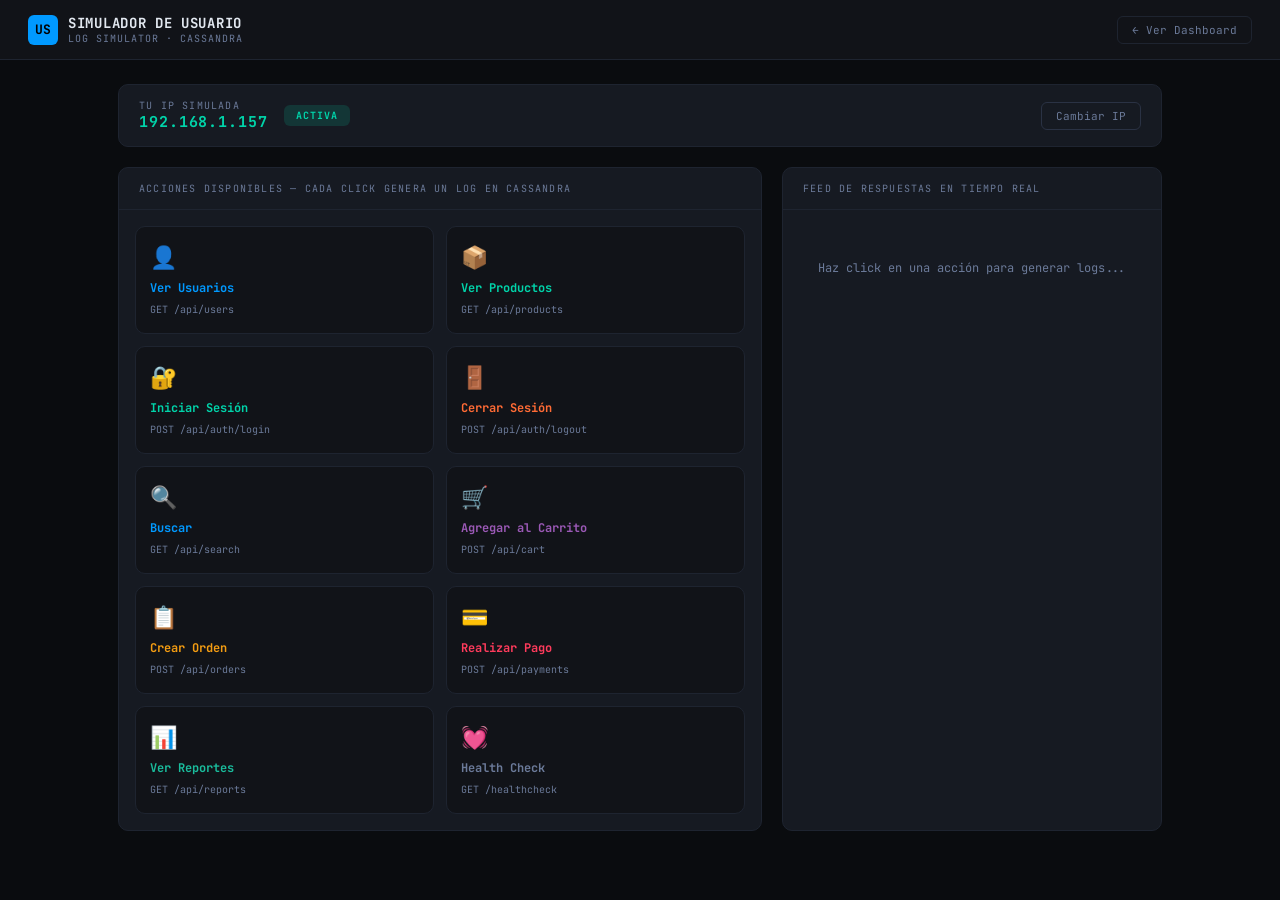
==== commit 42d52e27: "final" ====
--- a/static/usuario.html
+++ b/static/usuario.html
@@ -9,6 +9,7 @@
   <link href="https://fonts.googleapis.com/css2?family=JetBrains+Mono:wght@300;400;500;700&display=swap"
     rel="stylesheet" />
   <link rel="stylesheet" href="/static/usuario_style.css">
+  <!-- <link rel="stylesheet" href="/static/usr-light.css"> -->
 </head>
 
 <body>
--- a/static/usuario_style.css
+++ b/static/usuario_style.css
@@ -16,6 +16,23 @@
     --mono:    'JetBrains Mono', monospace;
 }
 
+/* :root {
+  --bg:        #f0f2f5;
+  --surface:   #ffffff;
+  --card:      #ffffff;
+  --border:    #dde1e9;
+  --border2:   #c4cad6;
+  --accent:    #00a884;
+  --accent2:   #0077cc;
+  --warn:      #d95f1a;
+  --danger:    #cc1f3c;
+  --text:      #1a1f2e;
+  --muted:     #5a6480;
+  --dim:       #9aa0b0;
+  --green:     #00a884;
+  --mono:      'JetBrains Mono', 'Courier New', monospace;
+
+} */
 body {
     background: var(--bg);
     color: var(--text);
--- a/static/usr-light.css
+++ b/static/usr-light.css
@@ -0,0 +1,304 @@
+*, *::before, *::after { box-sizing: border-box; margin: 0; padding: 0; }
+
+:root {
+    --bg:      #f0f2f5;
+    --surface: #ffffff;
+    --card:    #ffffff;
+    --border:  #dde1e9;
+    --border2: #c4cad6;
+    --accent:  #00a884;
+    --accent2: #0077cc;
+    --warn:    #d95f1a;
+    --danger:  #cc1f3c;
+    --success: #00a884;
+    --text:    #1a1f2e;
+    --muted:   #5a6480;
+    --mono:    'JetBrains Mono', monospace;
+}
+
+body {
+    background: var(--bg);
+    color: var(--text);
+    font-family: var(--mono);
+    font-size: 13px;
+    min-height: 100vh;
+}
+
+header {
+    display: flex;
+    align-items: center;
+    justify-content: space-between;
+    padding: 14px 28px;
+    border-bottom: 1px solid var(--border);
+    background: var(--surface);
+    box-shadow: 0 1px 4px rgba(0,0,0,0.06);
+}
+
+.logo { display: flex; align-items: center; gap: 10px; }
+.logo-icon {
+    width: 30px; height: 30px;
+    background: var(--accent2);
+    border-radius: 6px;
+    display: flex; align-items: center; justify-content: center;
+    font-size: 13px; font-weight: 700; color: #fff;
+}
+.logo-text { font-size: 14px; font-weight: 700; letter-spacing: 0.05em; }
+.logo-sub  { font-size: 10px; color: var(--muted); letter-spacing: 0.1em; text-transform: uppercase; }
+
+.nav-link {
+    font-size: 11px; color: var(--muted);
+    text-decoration: none; padding: 6px 14px;
+    border: 1px solid var(--border); border-radius: 6px;
+    transition: all 0.2s;
+}
+.nav-link:hover { color: var(--text); border-color: var(--border2); background: var(--bg); }
+
+main {
+    max-width: 1100px;
+    margin: 0 auto;
+    padding: 24px 28px;
+    display: grid;
+    grid-template-columns: 1fr 380px;
+    gap: 20px;
+}
+
+/* ── IP y estado ── */
+.ip-bar {
+    grid-column: 1 / -1;
+    background: var(--card);
+    border: 1px solid var(--border);
+    border-radius: 10px;
+    padding: 14px 20px;
+    display: flex;
+    align-items: center;
+    gap: 16px;
+    box-shadow: 0 1px 3px rgba(0,0,0,0.05);
+}
+
+.ip-label { font-size: 10px; color: var(--muted); text-transform: uppercase; letter-spacing: 0.12em; }
+
+.ip-display {
+    font-size: 15px; font-weight: 700;
+    color: var(--accent);
+    letter-spacing: 0.06em;
+}
+
+.ip-display.bloqueada { color: var(--danger); }
+
+.status-badge {
+    padding: 4px 12px;
+    border-radius: 6px;
+    font-size: 10px;
+    font-weight: 700;
+    letter-spacing: 0.1em;
+    text-transform: uppercase;
+}
+.status-activa    { background: rgba(0,168,132,0.12); color: var(--accent); }
+.status-bloqueada { background: rgba(204,31,60,0.12);  color: var(--danger); }
+
+.ip-actions { margin-left: auto; display: flex; gap: 10px; }
+
+.btn-cambiar-ip {
+    padding: 6px 14px;
+    background: transparent;
+    border: 1px solid var(--border2);
+    border-radius: 6px;
+    color: var(--muted);
+    font-family: var(--mono);
+    font-size: 11px;
+    cursor: pointer;
+    transition: all 0.2s;
+}
+.btn-cambiar-ip:hover { color: var(--text); border-color: var(--accent2); background: var(--bg); }
+
+/* ── Panel de acciones ── */
+.acciones-panel {
+    background: var(--card);
+    border: 1px solid var(--border);
+    border-radius: 10px;
+    overflow: hidden;
+    box-shadow: 0 1px 3px rgba(0,0,0,0.05);
+}
+
+.panel-header {
+    padding: 14px 20px;
+    border-bottom: 1px solid var(--border);
+    font-size: 10px;
+    color: var(--muted);
+    text-transform: uppercase;
+    letter-spacing: 0.12em;
+}
+
+.acciones-grid {
+    display: grid;
+    grid-template-columns: 1fr 1fr;
+    gap: 12px;
+    padding: 16px;
+}
+
+.accion-btn {
+    background: var(--bg);
+    border: 1px solid var(--border);
+    border-radius: 10px;
+    padding: 16px 14px;
+    cursor: pointer;
+    transition: all 0.18s;
+    text-align: left;
+    font-family: var(--mono);
+    color: var(--text);
+    position: relative;
+    overflow: hidden;
+}
+
+.accion-btn:hover:not(:disabled) {
+    border-color: var(--btn-color, var(--accent));
+    background: rgba(0,0,0,0.03);
+    transform: translateY(-1px);
+    box-shadow: 0 3px 8px rgba(0,0,0,0.08);
+}
+
+.accion-btn:active:not(:disabled) { transform: translateY(0); }
+
+.accion-btn:disabled {
+    opacity: 0.4;
+    cursor: not-allowed;
+}
+
+.accion-icon {
+    font-size: 22px;
+    margin-bottom: 8px;
+    display: block;
+}
+
+.accion-nombre {
+    font-size: 12px;
+    font-weight: 700;
+    color: var(--btn-color, var(--accent));
+    display: block;
+    margin-bottom: 3px;
+}
+
+.accion-endpoint {
+    font-size: 10px;
+    color: var(--muted);
+}
+
+.accion-btn::after {
+    content: '';
+    position: absolute;
+    inset: 0;
+    background: var(--btn-color, var(--accent));
+    opacity: 0;
+    transition: opacity 0.15s;
+}
+
+.accion-btn.flash::after { opacity: 0.04; }
+
+/* ── Feed de respuestas ── */
+.feed-panel {
+    background: var(--card);
+    border: 1px solid var(--border);
+    border-radius: 10px;
+    overflow: hidden;
+    display: flex;
+    flex-direction: column;
+    box-shadow: 0 1px 3px rgba(0,0,0,0.05);
+}
+
+.feed-list {
+    flex: 1;
+    overflow-y: auto;
+    max-height: 520px;
+    padding: 10px 0;
+}
+
+.feed-item {
+    padding: 10px 16px;
+    border-bottom: 1px solid var(--border);
+    animation: slideIn 0.25s ease;
+}
+
+.feed-item:last-child { border-bottom: none; }
+
+@keyframes slideIn {
+    from { opacity: 0; transform: translateX(10px); }
+    to   { opacity: 1; transform: translateX(0); }
+}
+
+.feed-item.bloqueado { background: rgba(204,31,60,0.04); }
+.feed-item.error5xx  { background: rgba(217,95,26,0.04); }
+
+.feed-row1 {
+    display: flex;
+    align-items: center;
+    gap: 8px;
+    margin-bottom: 3px;
+}
+
+.feed-ts { font-size: 10px; color: var(--muted); min-width: 58px; }
+
+.feed-metodo {
+    font-size: 10px; font-weight: 700;
+    padding: 1px 6px; border-radius: 3px;
+}
+.m-get    { background: rgba(0,119,204,0.12); color: var(--accent2); }
+.m-post   { background: rgba(0,168,132,0.12); color: var(--accent);  }
+.m-put    { background: rgba(217,95,26,0.12);  color: var(--warn);   }
+.m-delete { background: rgba(204,31,60,0.12);  color: var(--danger); }
+
+.feed-endpoint { font-size: 11px; color: var(--text); }
+
+.feed-codigo {
+    margin-left: auto;
+    font-size: 11px; font-weight: 700;
+}
+.c-2xx   { color: var(--accent);  }
+.c-4xx   { color: var(--warn);    }
+.c-5xx   { color: var(--danger);  }
+.c-block { color: var(--danger);  }
+
+.feed-row2 { font-size: 10px; color: var(--muted); }
+
+.feed-empty {
+    text-align: center;
+    color: var(--muted);
+    padding: 40px 20px;
+    font-size: 12px;
+}
+
+/* ── Bloqueo overlay ── */
+.bloqueo-overlay {
+    display: none;
+    position: fixed;
+    inset: 0;
+    background: rgba(204,31,60,0.06);
+    border: 2px solid var(--danger);
+    z-index: 50;
+    pointer-events: none;
+    animation: parpadeo 1s ease-in-out infinite;
+}
+
+.bloqueo-overlay.visible { display: block; }
+
+@keyframes parpadeo {
+    0%, 100% { opacity: 1; }
+    50%       { opacity: 0.3; }
+}
+
+.bloqueo-banner {
+    display: none;
+    position: fixed;
+    top: 70px; left: 50%; transform: translateX(-50%);
+    background: var(--danger);
+    color: #fff;
+    padding: 12px 28px;
+    border-radius: 8px;
+    font-size: 13px;
+    font-weight: 700;
+    letter-spacing: 0.06em;
+    z-index: 100;
+    text-align: center;
+    box-shadow: 0 4px 16px rgba(204,31,60,0.25);
+}
+
+.bloqueo-banner.visible { display: block; }
